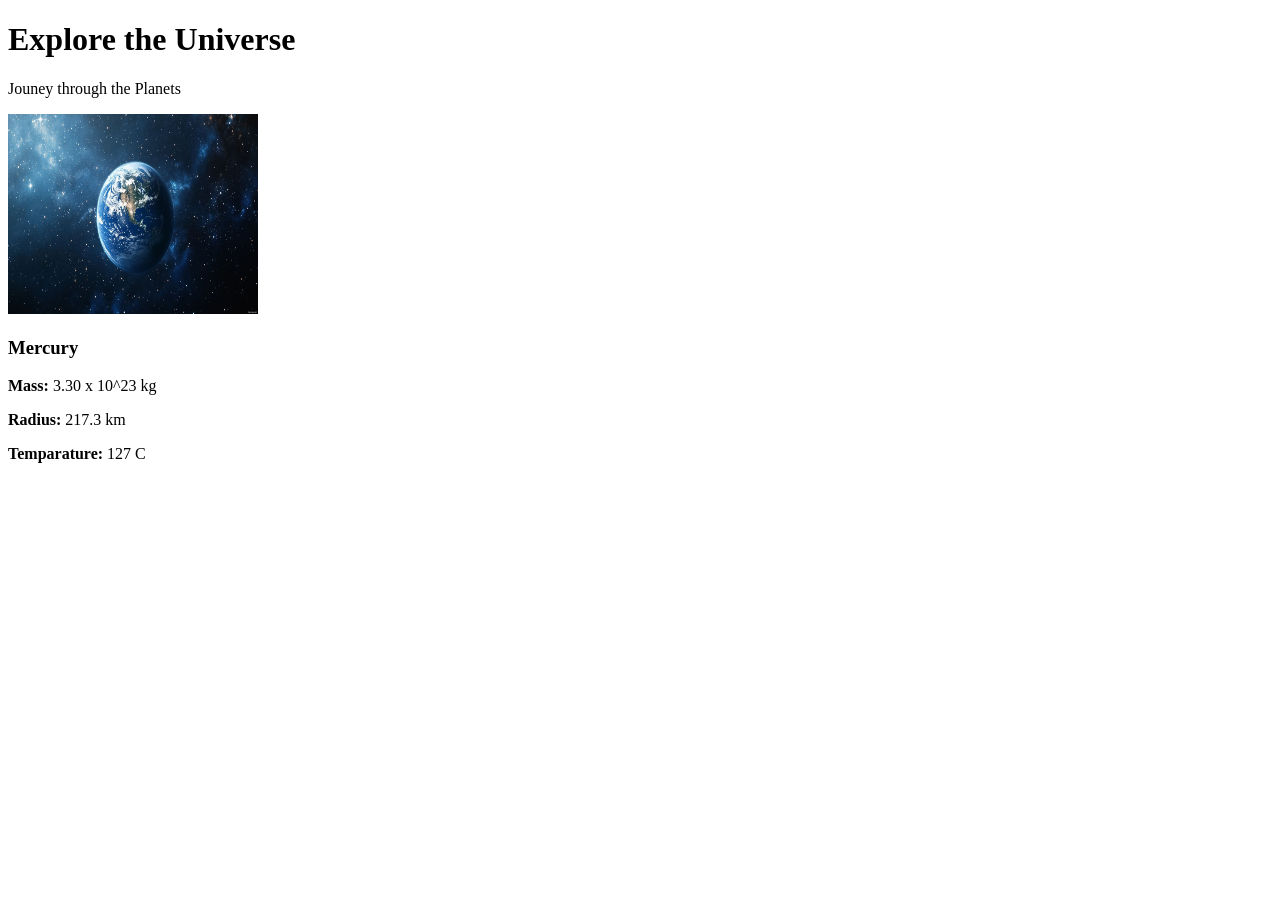
==== planets/planet.html @ a8c9dfb8 "Object Section Added" ====
<!doctype html>
<html lang="en">
  <head>
    <meta charset="UTF-8" />
    <meta name="viewport" content="width=device-width, initial-scale=1.0" />
    <title>Planet</title>
    <link rel="stylesheet" href="planet.css" />
  </head>
  <body>
    <h1>Explore the Universe</h1>
    <p>Jouney through the Planets</p>

    <div class="planet-container">
      <div class="planet-card">
        <img src="../assets/img/earth3.jpg" alt="" />
        <div class="planet-info">
          <h3>Mercury</h3>
          <p><strong>Mass: </strong>3.30 x 10^23 kg</p>
          <p><strong>Radius: </strong>217.3 km</p>
          <p><strong>Temparature: </strong>127 C</p>
        </div>
      </div>
    </div>
  </body>
</html>
---- planets/planet.css ----
img {
  height: 200px;
  width: 250px;
}
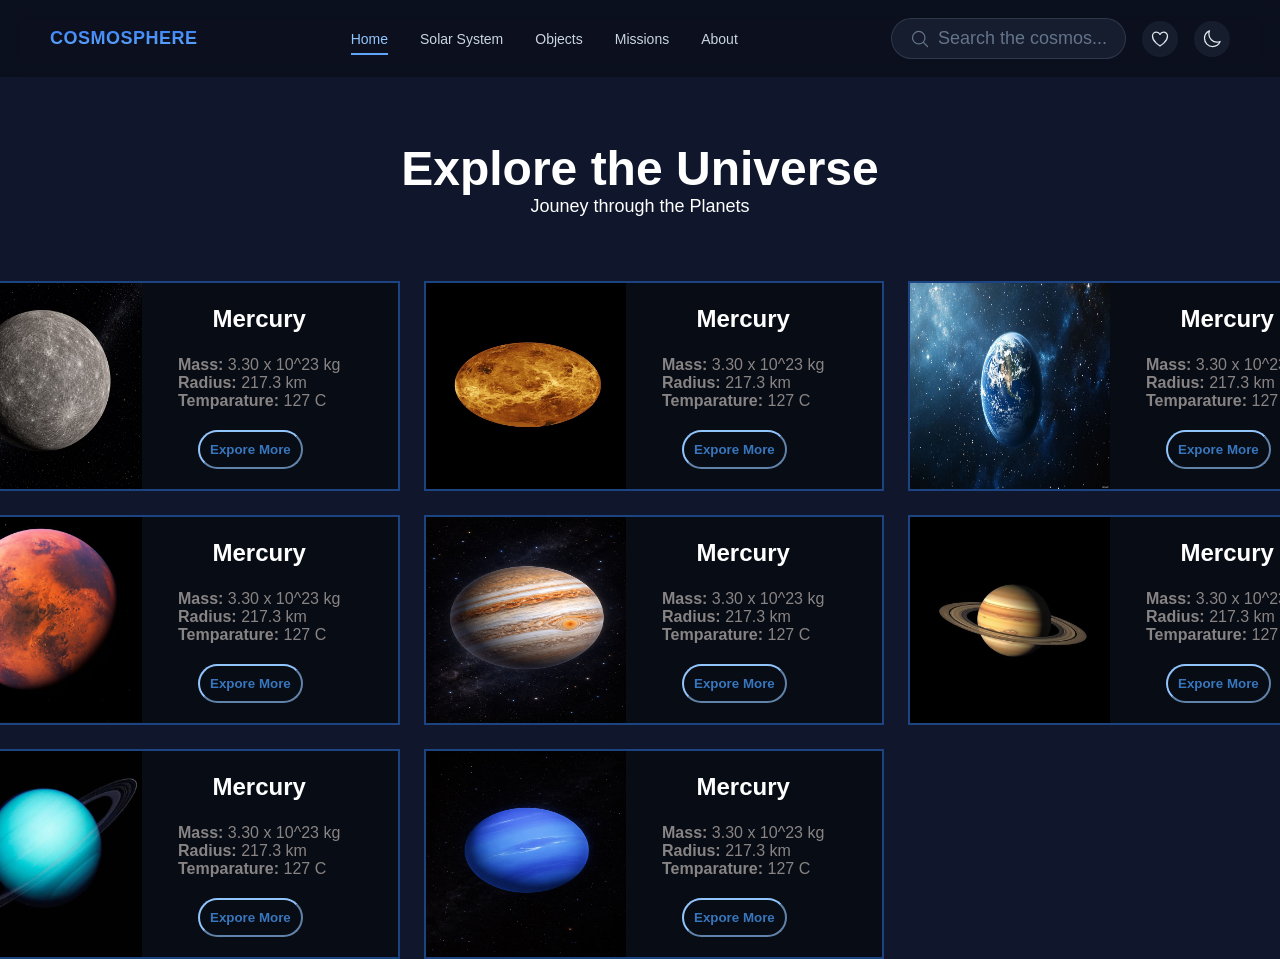
==== commit 75b9ff70: "planet section added" ====
--- a/planets/planet.html
+++ b/planets/planet.html
@@ -7,19 +7,170 @@
     <link rel="stylesheet" href="planet.css" />
   </head>
   <body>
-    <h1>Explore the Universe</h1>
-    <p>Jouney through the Planets</p>
+    <nav class="navbar">
+      <div class="logo"><span>COSMOSPHERE</span></div>
+      <ul class="nav-links">
+        <li><a href="#" class="active home">Home</a></li>
+        <li><a href="#">Solar System</a></li>
+        <li><a href="#">Objects</a></li>
+        <li><a href="#">Missions</a></li>
+        <li><a href="#">About</a></li>
+      </ul>
+      <div class="nav-icons">
+        <div class="search-box">
+          <svg
+            class="nav-icon"
+            xmlns="http://www.w3.org/2000/svg"
+            fill="none"
+            viewBox="0 0 24 24"
+            stroke-width="1.5"
+            stroke="currentColor"
+            class="size-6"
+          >
+            <path
+              stroke-linecap="round"
+              stroke-linejoin="round"
+              d="m21 21-5.197-5.197m0 0A7.5 7.5 0 1 0 5.196 5.196a7.5 7.5 0 0 0 10.607 10.607Z"
+            />
+          </svg>
 
-    <div class="planet-container">
-      <div class="planet-card">
-        <img src="../assets/img/earth3.jpg" alt="" />
-        <div class="planet-info">
-          <h3>Mercury</h3>
-          <p><strong>Mass: </strong>3.30 x 10^23 kg</p>
-          <p><strong>Radius: </strong>217.3 km</p>
-          <p><strong>Temparature: </strong>127 C</p>
+          <p>Search the cosmos...</p>
+        </div>
+        <div class="icon-btn">
+          <svg
+            class="nav-icon"
+            xmlns="http://www.w3.org/2000/svg"
+            fill="none"
+            viewBox="0 0 24 24"
+            stroke-width="1.5"
+            stroke="currentColor"
+            class="size-6"
+          >
+            <path
+              stroke-linecap="round"
+              stroke-linejoin="round"
+              d="M21 8.25c0-2.485-2.099-4.5-4.688-4.5-1.935 0-3.597 1.126-4.312 2.733-.715-1.607-2.377-2.733-4.313-2.733C5.1 3.75 3 5.765 3 8.25c0 7.22 9 12 9 12s9-4.78 9-12Z"
+            />
+          </svg>
+        </div>
+        <div class="icon-btn">
+          <svg
+            class="nav-icon"
+            xmlns="http://www.w3.org/2000/svg"
+            fill="none"
+            viewBox="0 0 24 24"
+            stroke-width="1.5"
+            stroke="currentColor"
+            class="size-6"
+          >
+            <path
+              stroke-linecap="round"
+              stroke-linejoin="round"
+              d="M21.752 15.002A9.72 9.72 0 0 1 18 15.75c-5.385 0-9.75-4.365-9.75-9.75 0-1.33.266-2.597.748-3.752A9.753 9.753 0 0 0 3 11.25C3 16.635 7.365 21 12.75 21a9.753 9.753 0 0 0 9.002-5.998Z"
+            />
+          </svg>
         </div>
       </div>
-    </div>
+    </nav>
+
+    <!-- -------------------------------------- -->
+    <section class="planet">
+      <h1>Explore the Universe</h1>
+      <p>Jouney through the Planets</p>
+      <div class="whole-container">
+        <div class="planet-container">
+          <div class="planet-card">
+            <img src="../assets/img/murcury.jpg" alt="" />
+            <div class="planet-info">
+              <h3>Mercury</h3>
+              <p><strong>Mass: </strong>3.30 x 10^23 kg</p>
+              <p><strong>Radius: </strong>217.3 km</p>
+              <p><strong>Temparature: </strong>127 C</p>
+              <button>Expore More</button>
+              <!-- <p><strong>Distance from Sun: </strong>57.9 milliom km</p> -->
+            </div>
+          </div>
+          <div class="planet-card">
+            <img src="../assets/img/venus.jpg" alt="" />
+            <div class="planet-info">
+              <h3>Mercury</h3>
+              <p><strong>Mass: </strong>3.30 x 10^23 kg</p>
+              <p><strong>Radius: </strong>217.3 km</p>
+              <p><strong>Temparature: </strong>127 C</p>
+              <button>Expore More</button>
+              <!-- <p><strong>Distance from Sun: </strong>57.9 milliom km</p> -->
+            </div>
+          </div>
+          <div class="planet-card">
+            <img src="../assets/img/earth3.jpg" alt="" />
+            <div class="planet-info">
+              <h3>Mercury</h3>
+              <p><strong>Mass: </strong>3.30 x 10^23 kg</p>
+              <p><strong>Radius: </strong>217.3 km</p>
+              <p><strong>Temparature: </strong>127 C</p>
+              <button>Expore More</button>
+              <!-- <p><strong>Distance from Sun: </strong>57.9 milliom km</p> -->
+            </div>
+          </div>
+          <div class="planet-card">
+            <img src="../assets/img/mars.jpg" alt="" />
+            <div class="planet-info">
+              <h3>Mercury</h3>
+              <p><strong>Mass: </strong>3.30 x 10^23 kg</p>
+              <p><strong>Radius: </strong>217.3 km</p>
+              <p><strong>Temparature: </strong>127 C</p>
+              <button>Expore More</button>
+              <!-- <p><strong>Distance from Sun: </strong>57.9 milliom km</p> -->
+            </div>
+          </div>
+          <div class="planet-card">
+            <img src="../assets/img/jupiter.jpg" alt="" />
+            <div class="planet-info">
+              <h3>Mercury</h3>
+              <p><strong>Mass: </strong>3.30 x 10^23 kg</p>
+              <p><strong>Radius: </strong>217.3 km</p>
+              <p><strong>Temparature: </strong>127 C</p>
+              <button>Expore More</button>
+              <!-- <p><strong>Distance from Sun: </strong>57.9 milliom km</p> -->
+            </div>
+          </div>
+          <div class="planet-card">
+            <img src="../assets/img/saturn.jpg" alt="" />
+            <div class="planet-info">
+              <h3>Mercury</h3>
+              <p><strong>Mass: </strong>3.30 x 10^23 kg</p>
+              <p><strong>Radius: </strong>217.3 km</p>
+              <p><strong>Temparature: </strong>127 C</p>
+              <button>Expore More</button>
+              <!-- <p><strong>Distance from Sun: </strong>57.9 milliom km</p> -->
+            </div>
+          </div>
+          <div class="planet-card">
+            <img src="../assets/img/uranus.jpg" alt="" />
+            <div class="planet-info">
+              <h3>Mercury</h3>
+              <p><strong>Mass: </strong>3.30 x 10^23 kg</p>
+              <p><strong>Radius: </strong>217.3 km</p>
+              <p><strong>Temparature: </strong>127 C</p>
+              <button>Expore More</button>
+              <!-- <p><strong>Distance from Sun: </strong>57.9 milliom km</p> -->
+            </div>
+          </div>
+          <div class="planet-card">
+            <img src="../assets/img/neptune.jpg" alt="" />
+            <div class="planet-info">
+              <h3>Mercury</h3>
+              <p><strong>Mass: </strong>3.30 x 10^23 kg</p>
+              <p><strong>Radius: </strong>217.3 km</p>
+              <p><strong>Temparature: </strong>127 C</p>
+              <button>Expore More</button>
+              <!-- <p><strong>Distance from Sun: </strong>57.9 milliom km</p> -->
+            </div>
+          </div>
+        </div>
+      </div>
+    </section>
+
+    <script src="planet.js"></script>
   </body>
 </html>
--- a/planets/planet.css
+++ b/planets/planet.css
@@ -1,4 +1,193 @@
+* {
+  margin: 0;
+  padding: 0;
+  box-sizing: border-box;
+}
+
+html {
+  font-size: 62.5%;
+} /* 1rem = 10px */
+
+.navbar {
+  position: absolute;
+  top: 0;
+  left: 0;
+  width: 100%;
+  z-index: 10;
+  display: flex;
+  align-items: center;
+  justify-content: space-between;
+  padding: 1.8rem 5rem;
+  position: sticky;
+
+  background: rgba(6, 8, 17, 0.5);
+  backdrop-filter: blur(10px);
+  -webkit-backdrop-filter: blur(10px);
+}
+
+.navbar .logo {
+  font-size: 1.8rem;
+  font-weight: 700;
+  letter-spacing: 0.05rem;
+}
+
+.navbar .logo span {
+  background: linear-gradient(0deg, #60a5fa, #3b82f6);
+  -webkit-background-clip: text;
+  color: transparent;
+}
+
+.nav-links {
+  display: flex;
+  gap: 3.2rem;
+  list-style: none;
+}
+
+.nav-links a {
+  color: #cbd5e1;
+  text-decoration: none;
+  font-size: 1.4rem;
+}
+
+.nav-links a.active {
+  color: #93c5fd;
+  padding-bottom: 0.6rem;
+  border-bottom: 2px solid #60a5fa;
+}
+
+.nav-icons {
+  display: flex;
+  align-items: center;
+  gap: 1.6rem;
+}
+
+.search-box {
+  display: flex;
+  align-items: center;
+  gap: 0.8rem;
+  background: rgba(30, 41, 59, 0.6);
+  border: 1px solid rgba(148, 163, 184, 0.2);
+  border-radius: 9999px;
+  padding: 0.9rem 1.8rem;
+  color: #64748b;
+  font-size: 1.3rem;
+}
+
+.icon-btn {
+  width: 3.6rem;
+  height: 3.6rem;
+  border-radius: 50%;
+  background: rgba(30, 41, 59, 0.6);
+  display: flex;
+  align-items: center;
+  justify-content: center;
+  color: #e2e8f0;
+  font-size: 1.5rem;
+}
+
+.nav-icon {
+  height: 2rem;
+  width: 2rem;
+}
+
+body {
+  font-family: -apple-system, BlinkMacSystemFont, "Segoe UI", sans-serif;
+  background: #10172c;
+  color: #fff;
+}
+
+.planet {
+  margin-top: 6.4rem;
+}
+
+h1 {
+  font-size: 4.8rem;
+  text-align: center;
+}
+
+p {
+  font-size: 1.8rem;
+  text-align: center;
+}
+
+h3 {
+  text-align: center;
+  margin-bottom: 1.6rem;
+}
+
 img {
-  height: 200px;
-  width: 250px;
+  height: auto;
+  width: 20rem;
 }
+
+img:hover {
+  transform: scaleY(1.05);
+}
+
+.planet-card {
+  height: 21rem;
+  width: 46rem;
+  display: flex;
+  gap: 2rem;
+  border: 2px solid #1c4382;
+  background-color: #080c15;
+
+  overflow: hidden;
+}
+
+.planet-card:hover {
+  /* transform: translate(0, -10px); */
+  box-shadow: rgb(38, 57, 77) 0px 20px 30px -10px;
+  border: 2px solid #08229a;
+}
+.whole-container {
+  display: flex;
+  justify-content: center;
+  align-items: center;
+  margin-top: 6.4rem;
+}
+.planet-container {
+  /* display: flex;
+  flex-wrap: wrap;
+  gap: 2.4rem;
+  justify-content: center;
+  max-width: 120rem;
+  margin: 0 auto; */
+  max-width: 140rem;
+  display: grid;
+  grid-template-columns: repeat(3, 1fr);
+  gap: 2.4rem;
+}
+
+.planet-info h3 {
+  font-size: 2.4rem;
+  line-height: 1.7;
+}
+
+.planet-info > p {
+  font-size: 1.6rem;
+  text-align: left;
+  color: #888484;
+}
+
+.planet-info {
+  padding: 1.6rem;
+  padding-bottom: 2.4rem;
+}
+
+button {
+  background: transparent;
+  color: #3876bd;
+  padding: 1rem;
+  border-radius: 999rem;
+  margin-top: 2rem;
+  margin-left: 2rem;
+  border-color: #93c5fd;
+  font-weight: 700;
+}
+
+button:hover {
+  border-color: #0a1751;
+  background-color: #1c4382;
+  color: #fff;
+}
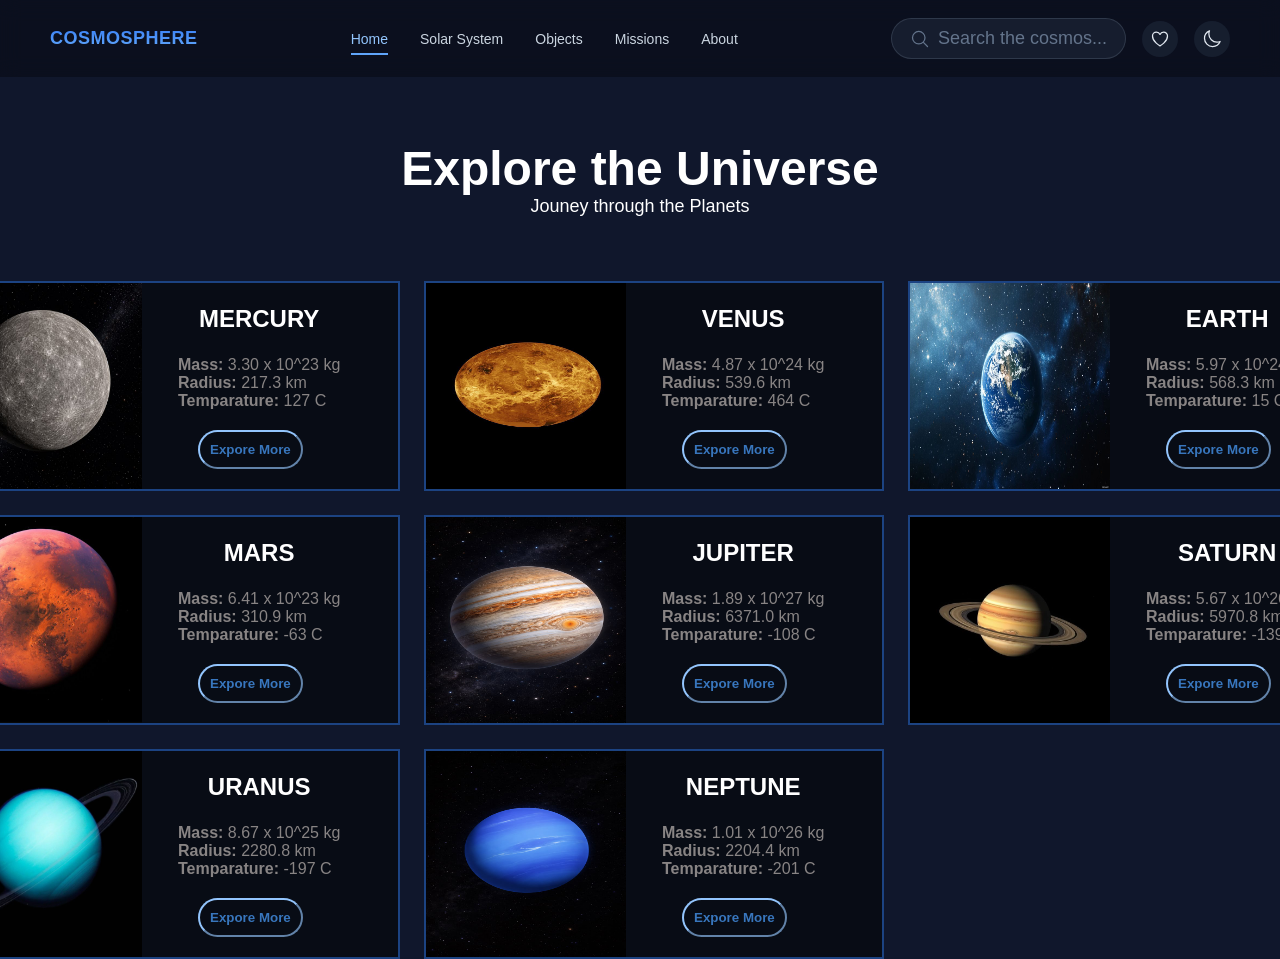
==== commit 9d67da37: "mars and saturn info added" ====
--- a/planets/planet.html
+++ b/planets/planet.html
@@ -82,7 +82,7 @@
           <div class="planet-card">
             <img src="../assets/img/murcury.jpg" alt="" />
             <div class="planet-info">
-              <h3>Mercury</h3>
+              <h3>MERCURY</h3>
               <p><strong>Mass: </strong>3.30 x 10^23 kg</p>
               <p><strong>Radius: </strong>217.3 km</p>
               <p><strong>Temparature: </strong>127 C</p>
@@ -93,10 +93,10 @@
           <div class="planet-card">
             <img src="../assets/img/venus.jpg" alt="" />
             <div class="planet-info">
-              <h3>Mercury</h3>
-              <p><strong>Mass: </strong>3.30 x 10^23 kg</p>
-              <p><strong>Radius: </strong>217.3 km</p>
-              <p><strong>Temparature: </strong>127 C</p>
+              <h3>VENUS</h3>
+              <p><strong>Mass: </strong>4.87 x 10^24 kg</p>
+              <p><strong>Radius: </strong>539.6 km</p>
+              <p><strong>Temparature: </strong>464 C</p>
               <button>Expore More</button>
               <!-- <p><strong>Distance from Sun: </strong>57.9 milliom km</p> -->
             </div>
@@ -104,10 +104,10 @@
           <div class="planet-card">
             <img src="../assets/img/earth3.jpg" alt="" />
             <div class="planet-info">
-              <h3>Mercury</h3>
-              <p><strong>Mass: </strong>3.30 x 10^23 kg</p>
-              <p><strong>Radius: </strong>217.3 km</p>
-              <p><strong>Temparature: </strong>127 C</p>
+              <h3>EARTH</h3>
+              <p><strong>Mass: </strong>5.97 x 10^24 kg</p>
+              <p><strong>Radius: </strong>568.3 km</p>
+              <p><strong>Temparature: </strong>15 C</p>
               <button>Expore More</button>
               <!-- <p><strong>Distance from Sun: </strong>57.9 milliom km</p> -->
             </div>
@@ -115,10 +115,10 @@
           <div class="planet-card">
             <img src="../assets/img/mars.jpg" alt="" />
             <div class="planet-info">
-              <h3>Mercury</h3>
-              <p><strong>Mass: </strong>3.30 x 10^23 kg</p>
-              <p><strong>Radius: </strong>217.3 km</p>
-              <p><strong>Temparature: </strong>127 C</p>
+              <h3>MARS</h3>
+              <p><strong>Mass: </strong>6.41 x 10^23 kg</p>
+              <p><strong>Radius: </strong>310.9 km</p>
+              <p><strong>Temparature: </strong>-63 C</p>
               <button>Expore More</button>
               <!-- <p><strong>Distance from Sun: </strong>57.9 milliom km</p> -->
             </div>
@@ -126,21 +126,21 @@
           <div class="planet-card">
             <img src="../assets/img/jupiter.jpg" alt="" />
             <div class="planet-info">
-              <h3>Mercury</h3>
-              <p><strong>Mass: </strong>3.30 x 10^23 kg</p>
-              <p><strong>Radius: </strong>217.3 km</p>
-              <p><strong>Temparature: </strong>127 C</p>
+              <h3>JUPITER</h3>
+              <p><strong>Mass: </strong>1.89 x 10^27 kg</p>
+              <p><strong>Radius: </strong>6371.0 km</p>
+              <p><strong>Temparature: </strong>-108 C</p>
               <button>Expore More</button>
               <!-- <p><strong>Distance from Sun: </strong>57.9 milliom km</p> -->
             </div>
           </div>
-          <div class="planet-card">
+          <div class="planet-card saturn-card">
             <img src="../assets/img/saturn.jpg" alt="" />
             <div class="planet-info">
-              <h3>Mercury</h3>
-              <p><strong>Mass: </strong>3.30 x 10^23 kg</p>
-              <p><strong>Radius: </strong>217.3 km</p>
-              <p><strong>Temparature: </strong>127 C</p>
+              <h3>SATURN</h3>
+              <p><strong>Mass: </strong>5.67 x 10^26 kg</p>
+              <p><strong>Radius: </strong>5970.8 km</p>
+              <p><strong>Temparature: </strong>-139 C</p>
               <button>Expore More</button>
               <!-- <p><strong>Distance from Sun: </strong>57.9 milliom km</p> -->
             </div>
@@ -148,10 +148,10 @@
           <div class="planet-card">
             <img src="../assets/img/uranus.jpg" alt="" />
             <div class="planet-info">
-              <h3>Mercury</h3>
-              <p><strong>Mass: </strong>3.30 x 10^23 kg</p>
-              <p><strong>Radius: </strong>217.3 km</p>
-              <p><strong>Temparature: </strong>127 C</p>
+              <h3>URANUS</h3>
+              <p><strong>Mass: </strong>8.67 x 10^25 kg</p>
+              <p><strong>Radius: </strong>2280.8 km</p>
+              <p><strong>Temparature: </strong>-197 C</p>
               <button>Expore More</button>
               <!-- <p><strong>Distance from Sun: </strong>57.9 milliom km</p> -->
             </div>
@@ -159,10 +159,10 @@
           <div class="planet-card">
             <img src="../assets/img/neptune.jpg" alt="" />
             <div class="planet-info">
-              <h3>Mercury</h3>
-              <p><strong>Mass: </strong>3.30 x 10^23 kg</p>
-              <p><strong>Radius: </strong>217.3 km</p>
-              <p><strong>Temparature: </strong>127 C</p>
+              <h3>NEPTUNE</h3>
+              <p><strong>Mass: </strong>1.01 x 10^26 kg</p>
+              <p><strong>Radius: </strong>2204.4 km</p>
+              <p><strong>Temparature: </strong> -201 C</p>
               <button>Expore More</button>
               <!-- <p><strong>Distance from Sun: </strong>57.9 milliom km</p> -->
             </div>
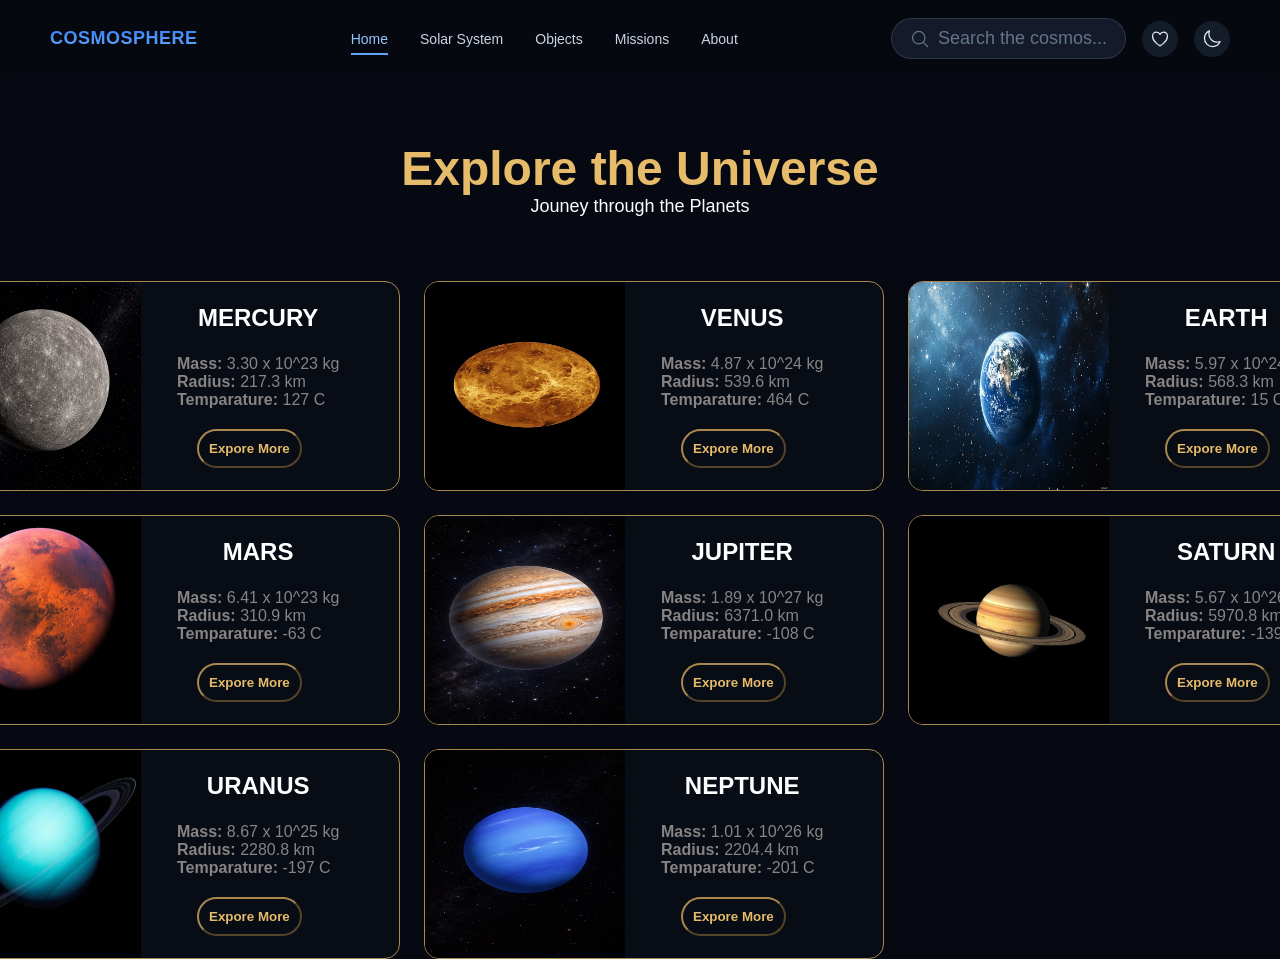
==== commit 0ded3a10: "Neptune planet added" ====
--- a/planets/planet.html
+++ b/planets/planet.html
@@ -112,7 +112,7 @@
               <!-- <p><strong>Distance from Sun: </strong>57.9 milliom km</p> -->
             </div>
           </div>
-          <div class="planet-card">
+          <div class="planet-card mars-card">
             <img src="../assets/img/mars.jpg" alt="" />
             <div class="planet-info">
               <h3>MARS</h3>
@@ -156,7 +156,7 @@
               <!-- <p><strong>Distance from Sun: </strong>57.9 milliom km</p> -->
             </div>
           </div>
-          <div class="planet-card">
+          <div class="planet-card naptune-card">
             <img src="../assets/img/neptune.jpg" alt="" />
             <div class="planet-info">
               <h3>NEPTUNE</h3>
--- a/planets/planet.css
+++ b/planets/planet.css
@@ -1,3 +1,17 @@
+:root {
+  --bg: #060911;
+  --surface: #0e1526;
+  --surface-2: #141c33;
+  --gold: #e6bc6a;
+  --gold-soft: #a9884f;
+  --text: #eef1f8;
+  --text-dim: #8792ab;
+  --line: rgba(230, 188, 106, 0.16);
+  --line-strong: rgba(230, 188, 106, 0.35);
+  --neptune-1: #7f95e0;
+  --neptune-2: #33448f;
+}
+
 * {
   margin: 0;
   padding: 0;
@@ -92,7 +106,7 @@
 
 body {
   font-family: -apple-system, BlinkMacSystemFont, "Segoe UI", sans-serif;
-  background: #10172c;
+  background: var(--bg);
   color: #fff;
 }
 
@@ -103,6 +117,7 @@
 h1 {
   font-size: 4.8rem;
   text-align: center;
+  color: var(--gold);
 }
 
 p {
@@ -129,16 +144,17 @@
   width: 46rem;
   display: flex;
   gap: 2rem;
-  border: 2px solid #1c4382;
+  border: 1px solid var(--gold-soft);
   background-color: #080c15;
+  border-radius: 1.5rem;
 
   overflow: hidden;
 }
 
 .planet-card:hover {
   /* transform: translate(0, -10px); */
-  box-shadow: rgb(38, 57, 77) 0px 20px 30px -10px;
-  border: 2px solid #08229a;
+  /* box-shadow: rgb(38, 57, 77) 0px 20px 30px -10px; */
+  border: 1px solid var(--gold);
 }
 .whole-container {
   display: flex;
@@ -177,12 +193,12 @@
 
 button {
   background: transparent;
-  color: #3876bd;
+  color: var(--gold);
   padding: 1rem;
   border-radius: 999rem;
   margin-top: 2rem;
   margin-left: 2rem;
-  border-color: #93c5fd;
+  border-color: var(--gold-soft);
   font-weight: 700;
 }
 
